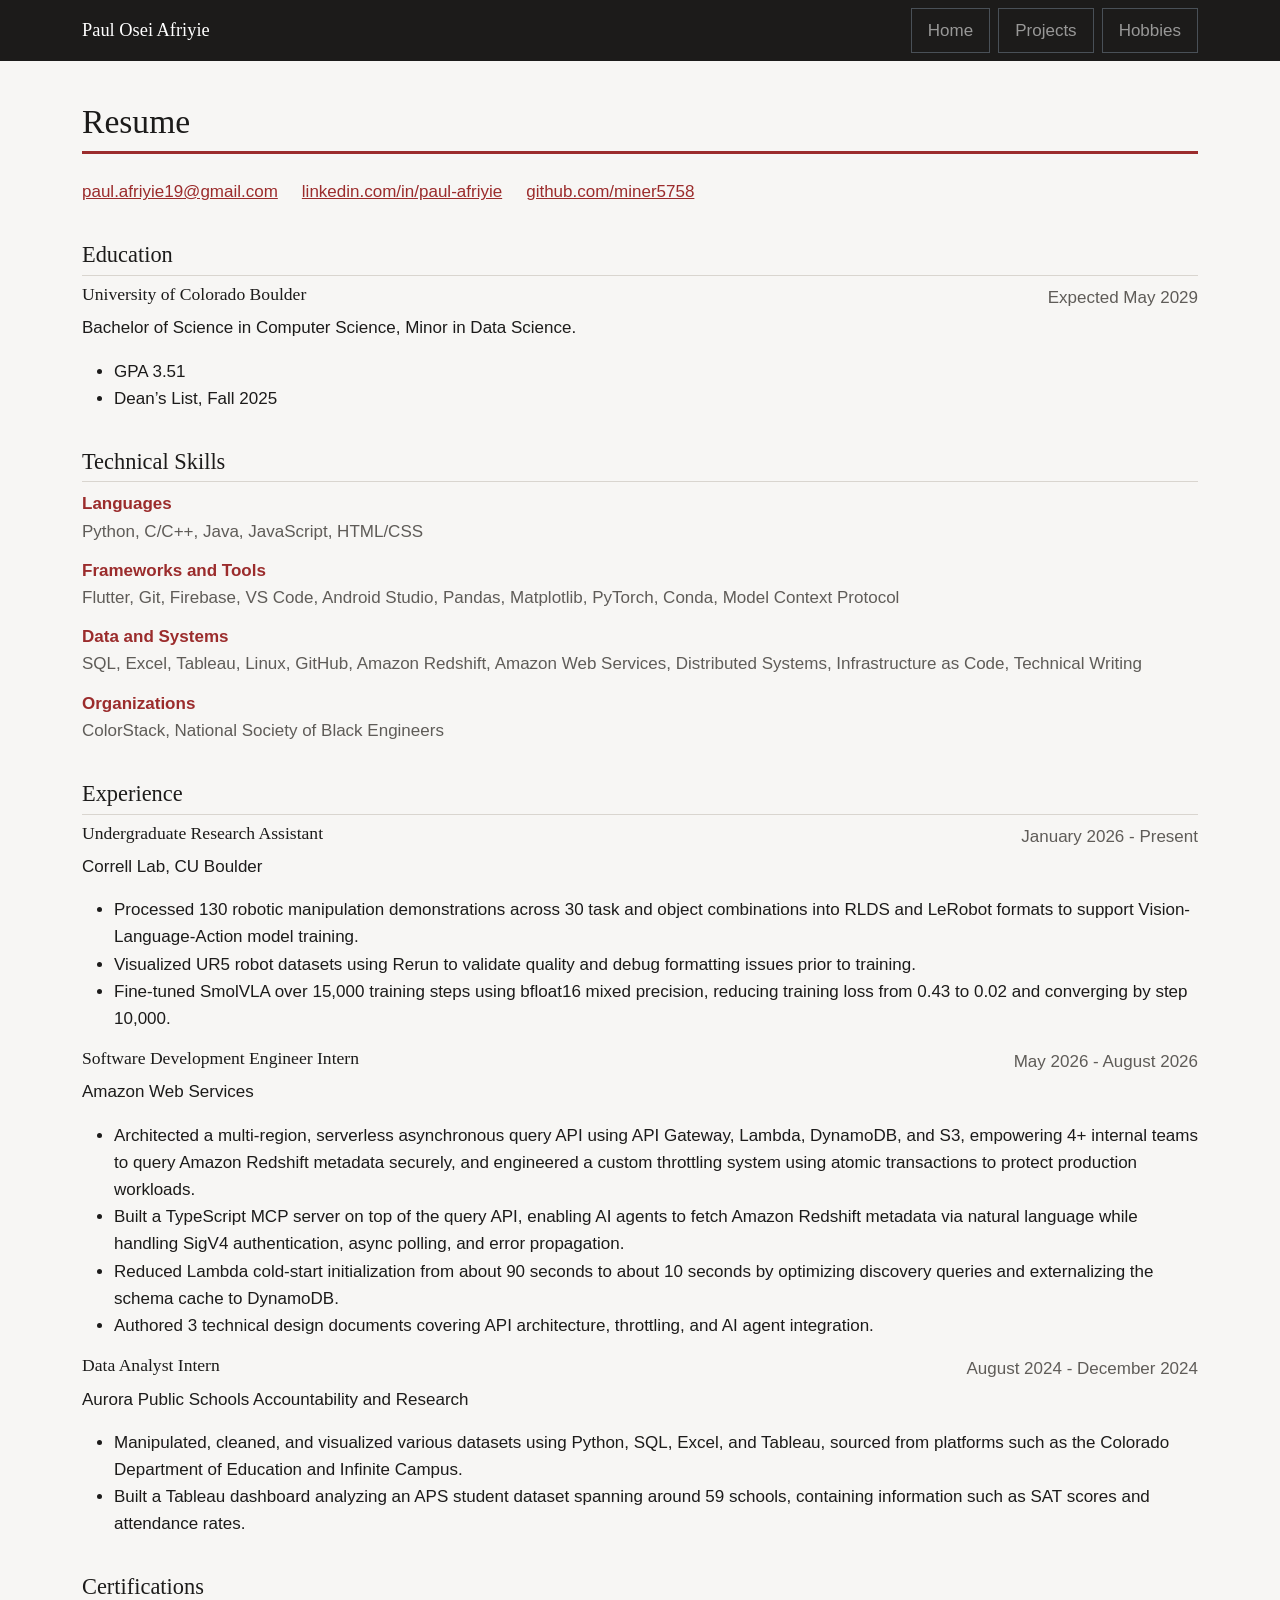
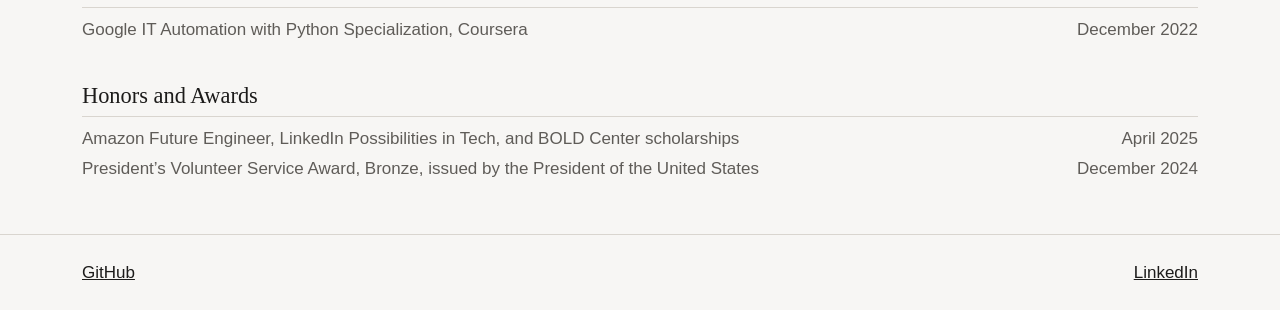
==== resume.html @ 838fd1b0 "Personal website Four page personal site built for CSCI 3308 Lab 3, laid out for GitHub Pages with i" ====
<!DOCTYPE html>
<html lang="en">
  <head>
    <meta charset="utf-8" />
    <meta name="viewport" content="width=device-width, initial-scale=1" />
    <link
      href="https://cdn.jsdelivr.net/npm/bootstrap@5.3.2/dist/css/bootstrap.min.css"
      rel="stylesheet"
      integrity="sha384-T3c6CoIi6uLrA9TneNEoa7RxnatzjcDSCmG1MXxSR1GAsXEV/Dwwykc2MPK8M2HN"
      crossorigin="anonymous"
    />
    <link rel="stylesheet" href="resources/css/styles.css" />
    <title>Resume | Paul Osei Afriyie</title>
  </head>

  <body class="resume">
    <header>
      <nav class="navbar navbar-expand-md" data-bs-theme="dark">
        <div class="container">
          <span class="navbar-brand">Paul Osei Afriyie</span>

          <button class="navbar-toggler" type="button" data-bs-toggle="collapse" data-bs-target="#site-nav" aria-controls="site-nav" aria-expanded="false" aria-label="Toggle navigation">
            <span class="navbar-toggler-icon"></span>
          </button>

          <div class="collapse navbar-collapse justify-content-end" id="site-nav">
            <ul class="navbar-nav gap-2">
              <li class="nav-item"><a class="nav-link border px-3" href="index.html">Home</a></li>
              <li class="nav-item"><a class="nav-link border px-3" href="projects.html">Projects</a></li>
              <li class="nav-item"><a class="nav-link border px-3" href="hobbies.html">Hobbies</a></li>
            </ul>
          </div>
        </div>
      </nav>
    </header>

    <main class="container">
      <h1>Resume</h1>

      <!-- contact links -->
      <section>
        <ul class="list-unstyled d-flex flex-wrap gap-4">
          <li><a href="mailto:paul.afriyie19@gmail.com">paul.afriyie19@gmail.com</a></li>
          <li><a href="https://www.linkedin.com/in/paul-afriyie/">linkedin.com/in/paul-afriyie</a></li>
          <li><a href="https://github.com/miner5758">github.com/miner5758</a></li>
        </ul>
      </section>

      <section>
        <h2>Education</h2>

        <!-- row/col puts the place on the left and the date on the right -->
        <div class="row">
          <h3 class="col-sm-8">University of Colorado Boulder</h3>
          <p class="col-sm-4 text-sm-end">Expected May 2029</p>
        </div>
        <p>Bachelor of Science in Computer Science, Minor in Data Science.</p>
        <ul>
          <li>GPA 3.51</li>
          <li>Dean&rsquo;s List, Fall 2025</li>
        </ul>
      </section>

      <section>
        <h2>Technical Skills</h2>
        <dl>
          <dt>Languages</dt>
          <dd>Python, C/C++, Java, JavaScript, HTML/CSS</dd>

          <dt>Frameworks and Tools</dt>
          <dd>
            Flutter, Git, Firebase, VS Code, Android Studio, Pandas, Matplotlib,
            PyTorch, Conda, Model Context Protocol
          </dd>

          <dt>Data and Systems</dt>
          <dd>
            SQL, Excel, Tableau, Linux, GitHub, Amazon Redshift, Amazon Web
            Services, Distributed Systems, Infrastructure as Code, Technical
            Writing
          </dd>

          <dt>Organizations</dt>
          <dd>ColorStack, National Society of Black Engineers</dd>
        </dl>
      </section>

      <section>
        <h2>Experience</h2>

        <div class="row">
          <h3 class="col-sm-8">Undergraduate Research Assistant</h3>
          <p class="col-sm-4 text-sm-end">January 2026 - Present</p>
        </div>
        <p>Correll Lab, CU Boulder</p>
        <ul>
          <li>
            Processed 130 robotic manipulation demonstrations across 30 task and
            object combinations into RLDS and LeRobot formats to support
            Vision-Language-Action model training.
          </li>
          <li>
            Visualized UR5 robot datasets using Rerun to validate quality and debug
            formatting issues prior to training.
          </li>
          <li>
            Fine-tuned SmolVLA over 15,000 training steps using bfloat16 mixed
            precision, reducing training loss from 0.43 to 0.02 and converging by
            step 10,000.
          </li>
        </ul>

        <div class="row">
          <h3 class="col-sm-8">Software Development Engineer Intern</h3>
          <p class="col-sm-4 text-sm-end">May 2026 - August 2026</p>
        </div>
        <p>Amazon Web Services</p>
        <ul>
          <li>
            Architected a multi-region, serverless asynchronous query API using API
            Gateway, Lambda, DynamoDB, and S3, empowering 4+ internal teams to query
            Amazon Redshift metadata securely, and engineered a custom throttling
            system using atomic transactions to protect production workloads.
          </li>
          <li>
            Built a TypeScript MCP server on top of the query API, enabling AI agents
            to fetch Amazon Redshift metadata via natural language while handling
            SigV4 authentication, async polling, and error propagation.
          </li>
          <li>
            Reduced Lambda cold-start initialization from about 90 seconds to about
            10 seconds by optimizing discovery queries and externalizing the schema
            cache to DynamoDB.
          </li>
          <li>
            Authored 3 technical design documents covering API architecture,
            throttling, and AI agent integration.
          </li>
        </ul>

        <div class="row">
          <h3 class="col-sm-8">Data Analyst Intern</h3>
          <p class="col-sm-4 text-sm-end">August 2024 - December 2024</p>
        </div>
        <p>Aurora Public Schools Accountability and Research</p>
        <ul>
          <li>
            Manipulated, cleaned, and visualized various datasets using Python, SQL,
            Excel, and Tableau, sourced from platforms such as the Colorado
            Department of Education and Infinite Campus.
          </li>
          <li>
            Built a Tableau dashboard analyzing an APS student dataset spanning
            around 59 schools, containing information such as SAT scores and
            attendance rates.
          </li>
        </ul>
      </section>

      <section>
        <h2>Certifications</h2>
        <div class="row">
          <p class="col-sm-8">Google IT Automation with Python Specialization, Coursera</p>
          <p class="col-sm-4 text-sm-end">December 2022</p>
        </div>
      </section>

      <section>
        <h2>Honors and Awards</h2>
        <div class="row">
          <p class="col-sm-8">
            Amazon Future Engineer, LinkedIn Possibilities in Tech, and BOLD Center
            scholarships
          </p>
          <p class="col-sm-4 text-sm-end">April 2025</p>
        </div>
        <div class="row">
          <p class="col-sm-8">
            President&rsquo;s Volunteer Service Award, Bronze, issued by the President
            of the United States
          </p>
          <p class="col-sm-4 text-sm-end">December 2024</p>
        </div>
      </section>
    </main>

    <footer>
      <ul class="container d-flex justify-content-between">
        <li><a href="https://github.com/miner5758">GitHub</a></li>
        <li><a href="https://www.linkedin.com/in/paul-afriyie/">LinkedIn</a></li>
      </ul>
    </footer>

    <script
      src="https://cdn.jsdelivr.net/npm/bootstrap@5.3.2/dist/js/bootstrap.bundle.min.js"
      integrity="sha384-C6RzsynM9kWDrMNeT87bh95OGNyZPhcTNXj1NW7RuBCsyN/o0jlpcV8Qyq46cDfL"
      crossorigin="anonymous"
    ></script>
  </body>
</html>
---- resources/css/styles.css ----
/* Personal site styles. Black, white and red, all matte.
   Loads after Bootstrap, so anything here wins over Bootstrap's defaults. */

/* my colors, so I only change them in one spot */
:root {
  --ink: #1c1b1a;
  --paper: #f7f6f4;
  --card: #ffffff;
  --red: #9b2c2c;
  --muted: #5f5c58;
  --line: #d9d5cf;
}

/* element selector. custom colors and typography for the whole site */
body {
  background-color: var(--paper);
  color: var(--ink);
  font-family: "Helvetica Neue", Helvetica, Arial, sans-serif;
  font-size: 17px;
  line-height: 1.6;
}

h1,
h2,
h3 {
  font-family: Georgia, "Times New Roman", serif;
  line-height: 1.25;
}

/* margin and padding, plus the red line under every page title */
h1 {
  font-size: 2.1rem;
  margin: 0 0 1.5rem;
  padding-bottom: 0.5rem;
  border-bottom: 3px solid var(--red);
}

a {
  color: var(--red);
}

nav ul,
footer ul {
  list-style: none;
  margin: 0;
}

main {
  padding-top: 2.5rem;
  padding-bottom: 3rem;
}

/* navbar on the inner pages */
header {
  background-color: var(--ink);
}

header .navbar-brand {
  font-family: Georgia, "Times New Roman", serif;
  font-size: 1.15rem;
}

/* bootstrap override. nav links go red on hover instead of just fading */
header .nav-link:hover,
header .nav-link:focus {
  background-color: var(--red);
  border-color: var(--red);
}

/* home page */
body.home header {
  text-align: center;
  padding: 3rem 1.5rem;
  color: var(--paper);
}

body.home header h1 {
  border-bottom: none;
  margin-bottom: 1.5rem;
  font-size: 2.6rem;
}

/* border makes the red ring around the portrait */
body.home header img {
  width: 220px;
  height: 220px;
  object-fit: cover;
  border: 4px solid var(--red);
}

body.home header p {
  margin-top: 1.5rem;
  color: var(--line);
}

body.home main section {
  max-width: 680px;
  margin: 0 auto 2.5rem;
}

/* hobby and project cards */
/* class selector. border, border radius and shadow on each card */
.card {
  background-color: var(--card);
  border: 1px solid var(--line);
  border-radius: 6px;
  box-shadow: 0 2px 6px rgba(0, 0, 0, 0.08);
}

.card h2 {
  margin: 0 0 0.75rem;
  font-size: 1.25rem;
  color: var(--red);
}

/* every card image gets the same height so the cards line up */
.card img {
  width: 100%;
  height: 190px;
  object-fit: cover;
}

.card p {
  font-size: 0.95rem;
  color: var(--muted);
}

/* resume */
body.resume h2 {
  margin-top: 2.25rem;
  padding-bottom: 0.35rem;
  border-bottom: 1px solid var(--line);
  font-size: 1.4rem;
}

body.resume h3 {
  margin-bottom: 0.2rem;
  font-size: 1.1rem;
}

/* the date next to each job title, quieter than the title itself */
body.resume .row p {
  margin-bottom: 0.2rem;
  color: var(--muted);
}

dt {
  color: var(--red);
}

dd {
  margin: 0 0 0.75rem;
  color: var(--muted);
}

/* footer */
footer {
  border-top: 1px solid var(--line);
  padding: 1.5rem 0;
}

footer a {
  color: var(--ink);
}

/* bootstrap override. its .btn is blue by default, this makes it match my site */
.btn {
  background-color: var(--ink);
  border-color: var(--ink);
  color: var(--paper);
  border-radius: 4px;
}

.btn:hover,
.btn:focus {
  background-color: var(--red);
  border-color: var(--red);
  color: var(--paper);
}

/* same idea for the badge, red instead of bootstrap's default */
.badge {
  background-color: var(--red);
}
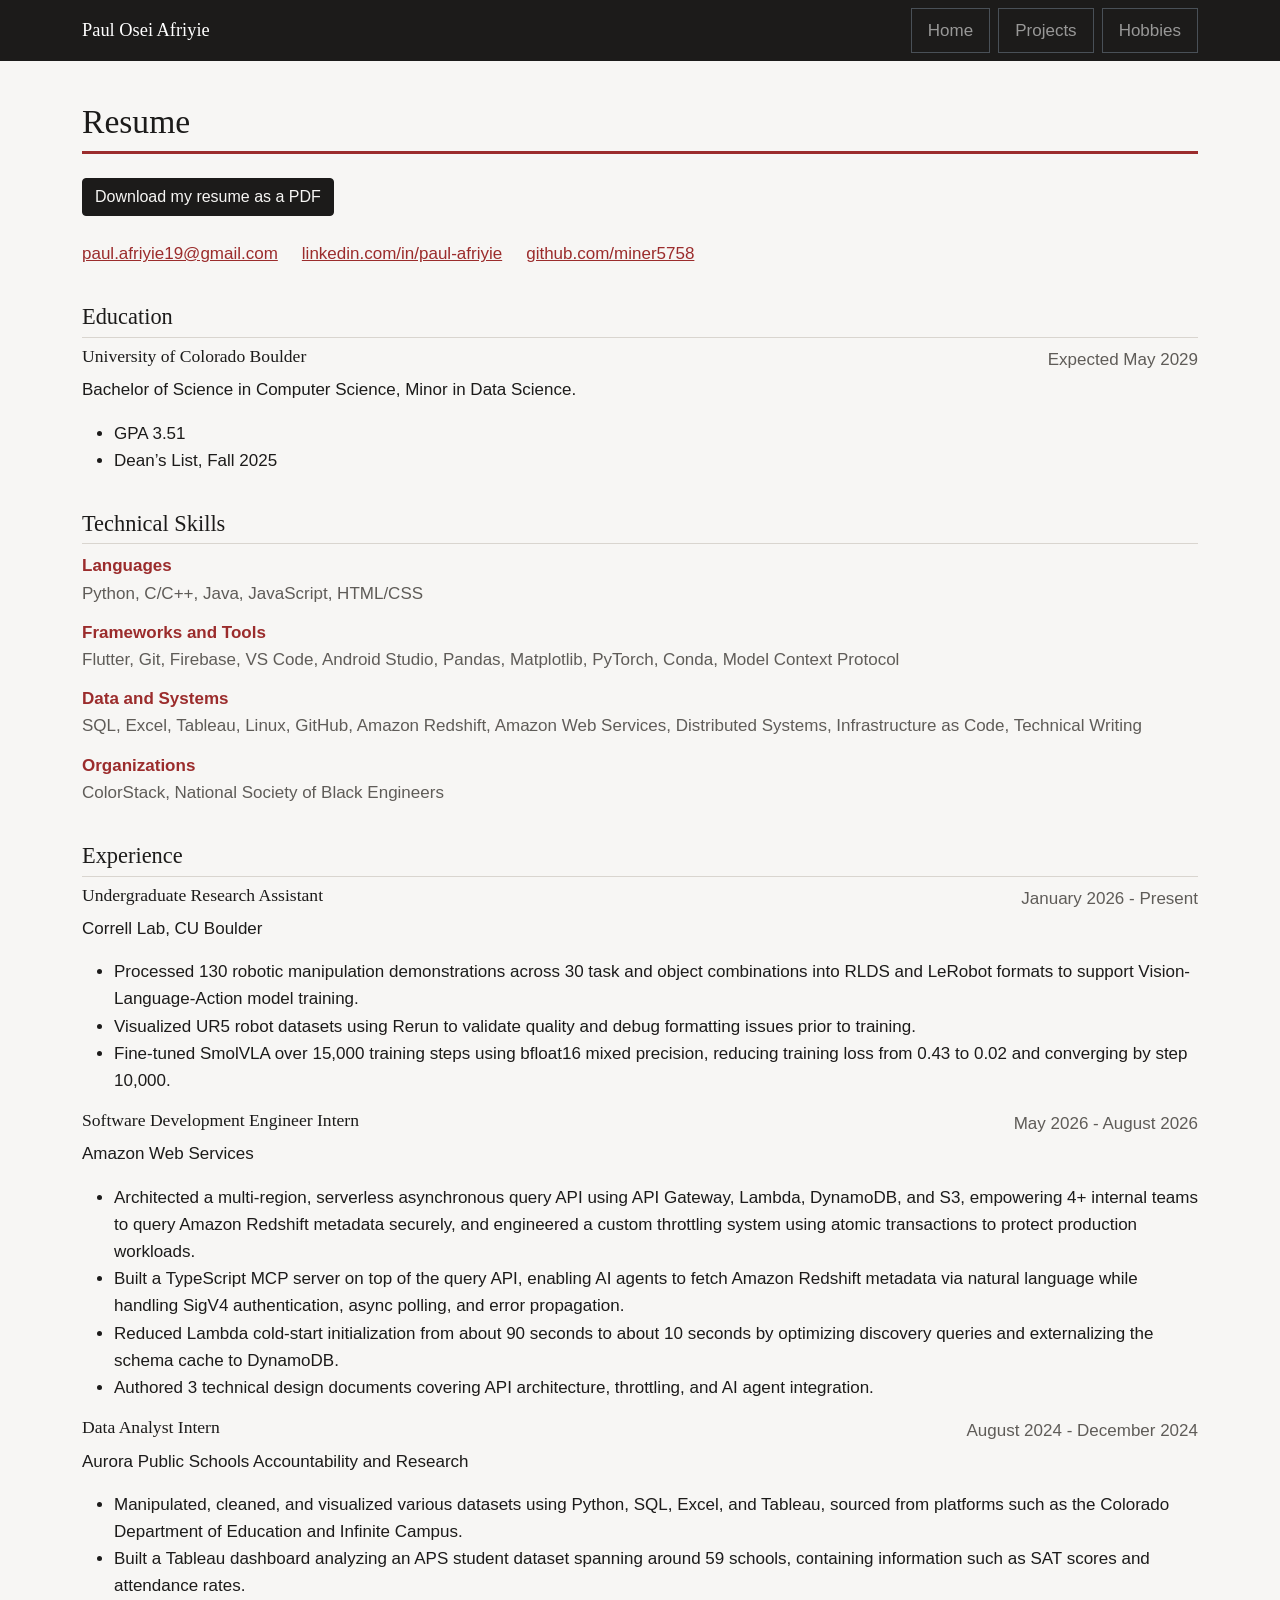
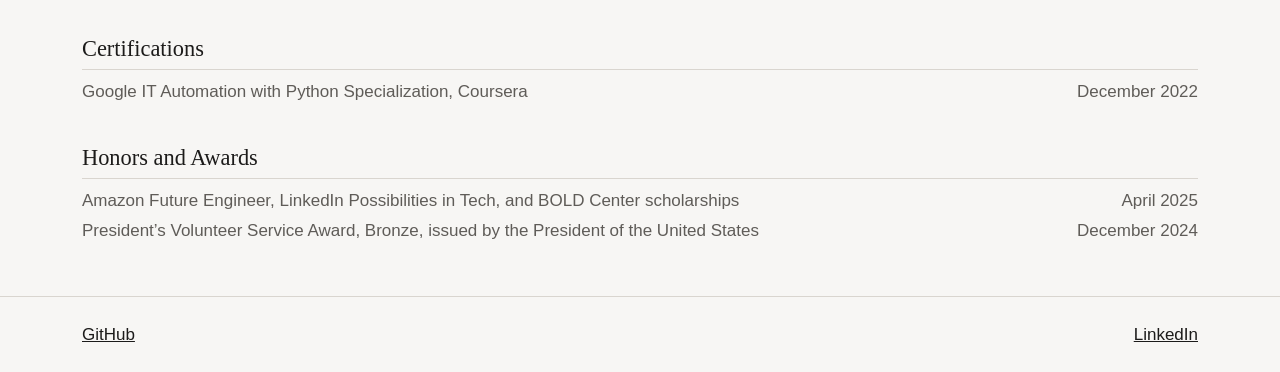
==== commit a4699c9e: "Add resume PDF download button Adds a download link on the resume page using the anchor download att" ====
--- a/resume.html
+++ b/resume.html
@@ -37,6 +37,11 @@
     <main class="container">
       <h1>Resume</h1>
 
+      <!-- download attribute saves the pdf instead of opening it in a tab -->
+      <a class="btn mb-4" href="resources/docs/paul-afriyie-resume.pdf" download>
+        Download my resume as a PDF
+      </a>
+
       <!-- contact links -->
       <section>
         <ul class="list-unstyled d-flex flex-wrap gap-4">
